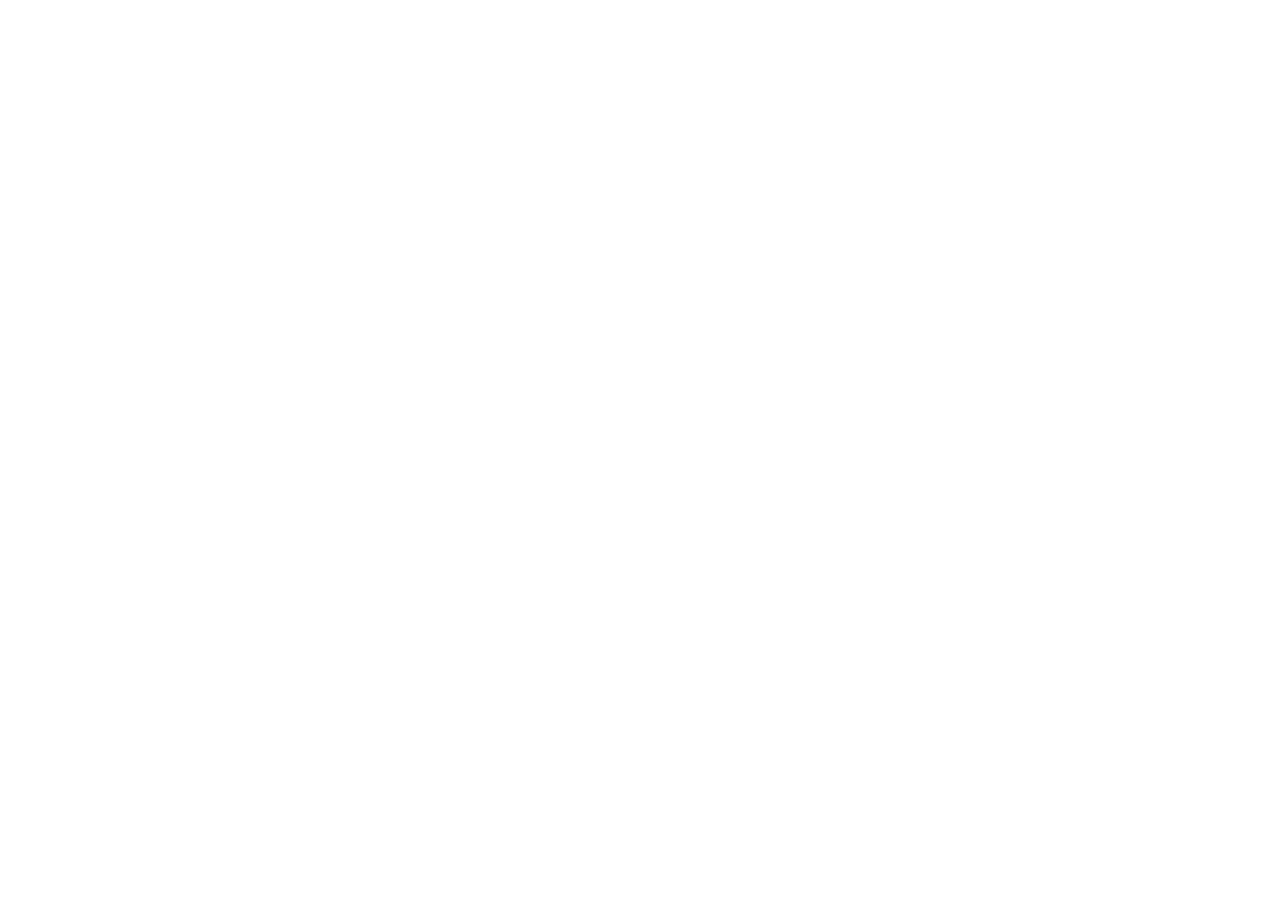
==== index.html @ f826bfd2 "Initial commit" ====
<!DOCTYPE html>
<html lang="en">
<head>
    <meta charset="UTF-8">
    <meta http-equiv="X-UA-Compatible" content="IE=edge">
    <meta name="viewport" content="width=device-width, initial-scale=1.0">
    <title>Project</title>
    <link rel="stylesheet" href="./css/normalize.css">
    <link rel="stylesheet" href="./css/main.css">
    <!-- <link rel="stylesheet" href="./css/main.min.css"> -->
</head>
<body>
    <!-- site header start -->
    <header class="site-header">
        <div class="container">

        </div>
    </header>
    <!-- site header finish -->
    
    <!-- site main start -->
    <main class="site-main">
        
        <!-- hero section start -->
        <section class="hero">
            <div class="container">

            </div>
        </section>
        <!-- hero section finish -->

    </main>
    <!-- site main finish -->
    
    <!-- site footer start -->
    <footer class="site-footer">
        <div class="container">

        </div>
    </footer>
    <!-- site footer finish -->

    <script src="./js/main.js"></script>
</body>
</html>
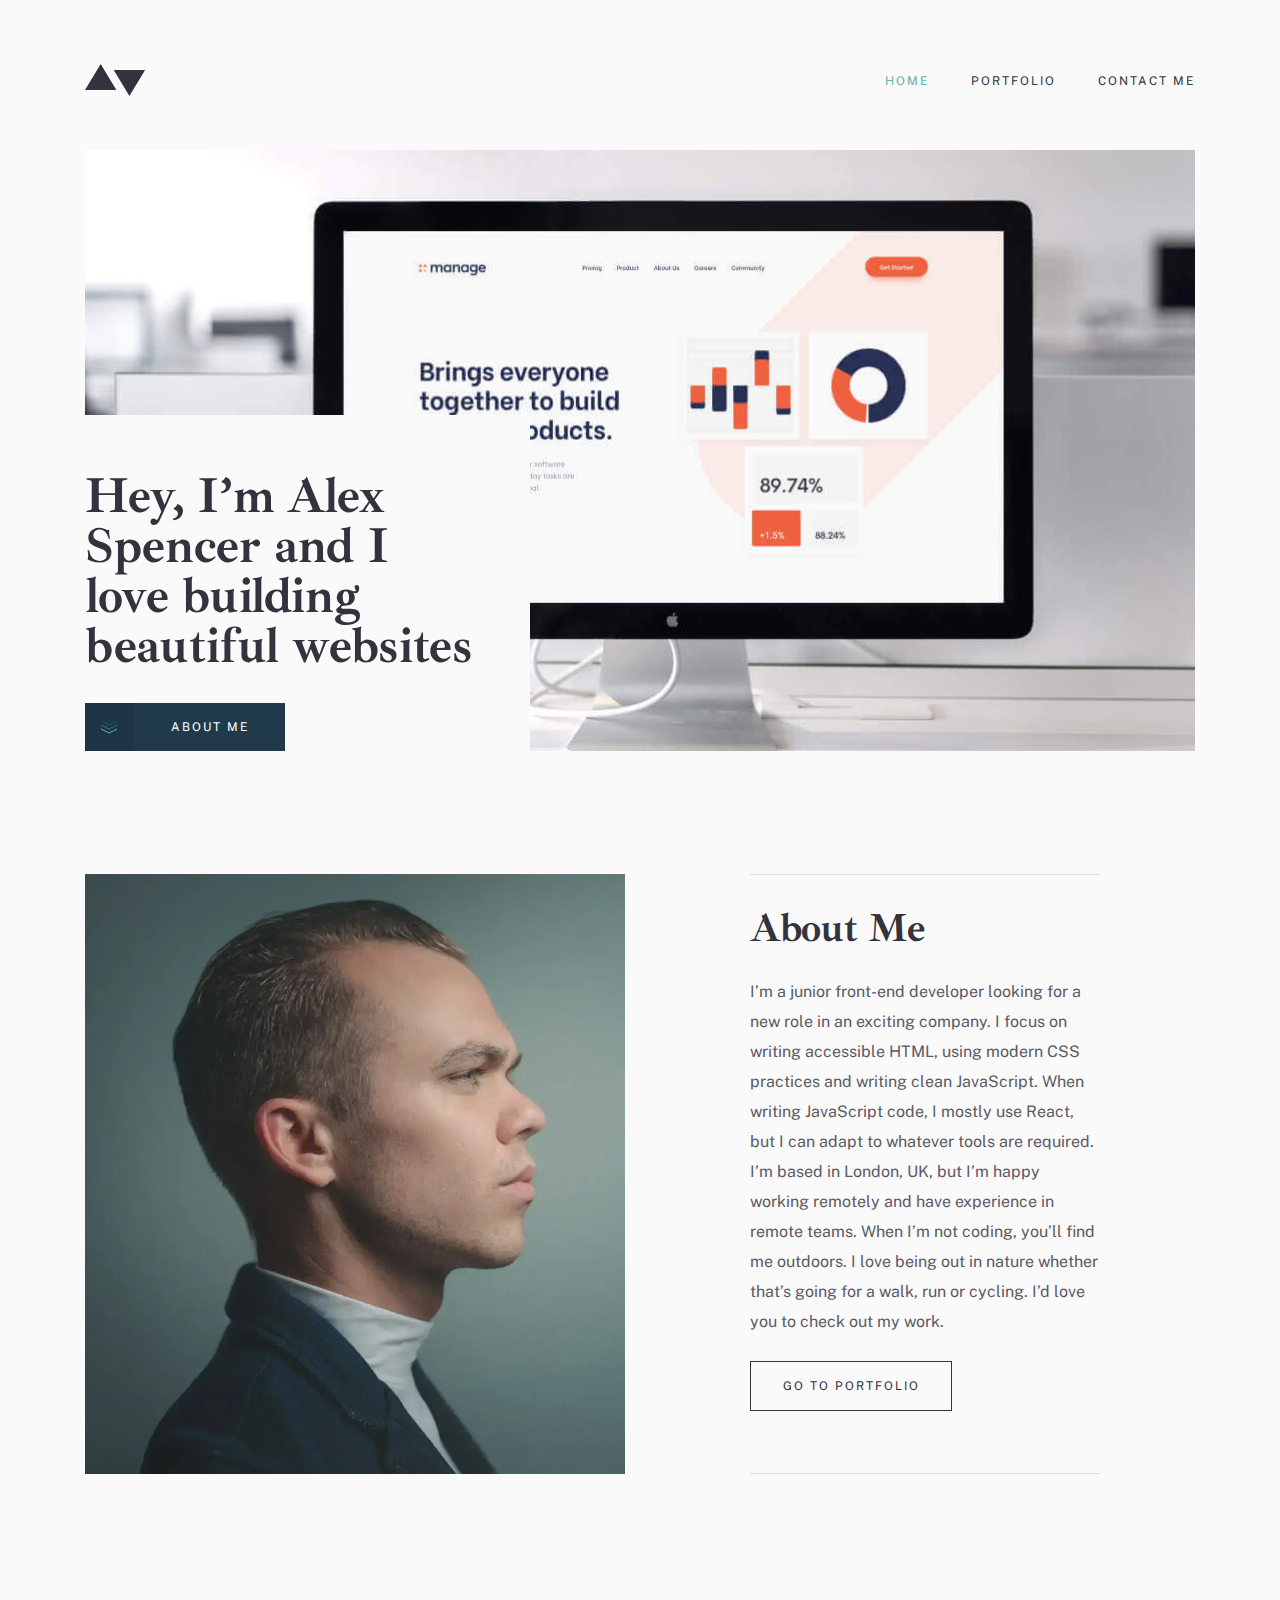
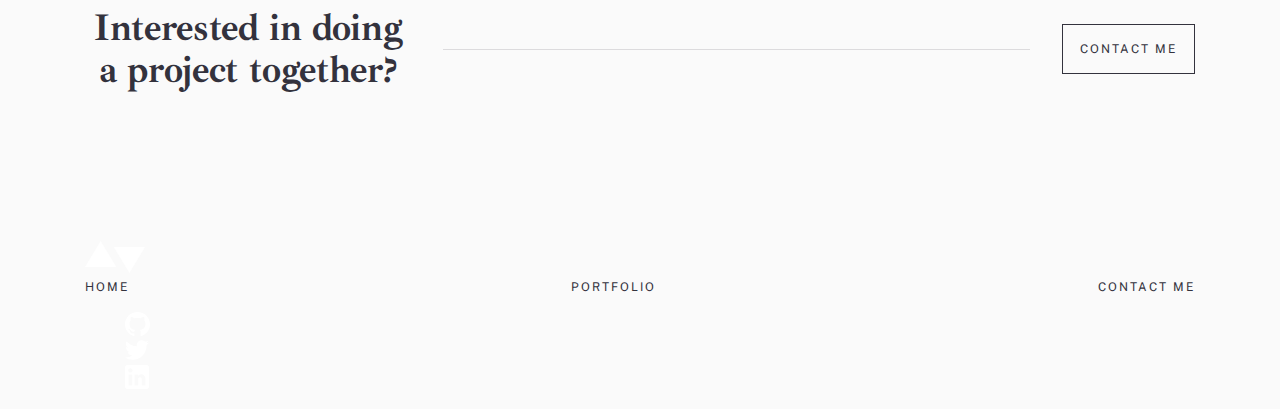
==== commit d2c40cdb: "add first page" ====
--- a/index.html
+++ b/index.html
@@ -4,16 +4,34 @@
     <meta charset="UTF-8">
     <meta http-equiv="X-UA-Compatible" content="IE=edge">
     <meta name="viewport" content="width=device-width, initial-scale=1.0">
-    <title>Project</title>
-    <link rel="stylesheet" href="./css/normalize.css">
+    <title>Portfolio</title>
+    
     <link rel="stylesheet" href="./css/main.css">
-    <!-- <link rel="stylesheet" href="./css/main.min.css"> -->
+    
 </head>
 <body>
     <!-- site header start -->
     <header class="site-header">
         <div class="container">
-
+            <div class="site-header__wrapper">
+                <a class="logo" href="./index.html">
+                    <svg width="61" height="32" fill="none" xmlns="http://www.w3.org/2000/svg"><path fill-rule="evenodd" clip-rule="evenodd" d="M31.347 26.122 15.673 0 0 26.122h31.347ZM60.082 5.878 44.408 32 28.735 5.878h31.347Z" fill="#33323D"/></svg>
+                </a>
+                <button class="site-header__burger"></button>
+                <nav class="sitenav">
+                    <ul class="sitenav__list">
+                        <li class="sitenav__item">
+                            <a class="sitenav__link sitenav__link--active" href="./index.html">home</a>
+                        </li>
+                        <li class="sitenav__item">
+                            <a class="sitenav__link" href="./portfolio.html">portfolio</a>
+                        </li>
+                        <li class="sitenav__item">
+                            <a class="sitenav__link" href="./contact.html">contact me</a>
+                        </li>
+                    </ul>
+                </nav>
+            </div>
         </div>
     </header>
     <!-- site header finish -->
@@ -24,22 +42,119 @@
         <!-- hero section start -->
         <section class="hero">
             <div class="container">
-
+                <div class="hero__wrapper">
+                    <div class="hero__inner">
+                        <h1 class="hero__title">Hey, I’m Alex Spencer and I love building beautiful websites</h1>
+                        <a class="hero__link" href="#about">ABOUT ME</a>
+                    </div>
+                </div>
             </div>
         </section>
         <!-- hero section finish -->
-
+        
+        <!-- about-me section start -->
+        <section class="about-me" id="about">
+            <div class="container">
+                <div class="about-me__wrapper">
+                    <div class="about-me__img-wrapper">
+                        <picture>
+                            <source 
+                            media="(max-width: 768px)"
+                            type="image/webp"
+                            srcset="./images/about-img-mobile-webP.webp 1x, ./images/about-img-mobile-webP@2x.webp 2x "
+                            >
+                            <source
+                            media="(max-width: 768px)"
+                            srcset="./images/about-img-mobile.jpg 1x, ./images/about-img-mobile@2x.jpg 2x"
+                            >
+                            <source 
+                            media="(max-width: 992px)"
+                            type="image/webp"
+                            srcset="./images/about-img-tablet-webP.webp 1x, ./images/about-img-tablet-webP@2x.webp 2x "
+                            >
+                            <source
+                            media="(max-width: 992px)"
+                            srcset="./images/about-img-tablet.jpg 1x, ./images/about-img-tablet@2x.jpg 2x"
+                            >
+                            <source 
+                            media="(max-width: 1400px)"
+                            type="image/webp"
+                            srcset="./images/about-img-desktop-webP.webp 1x, ./images/about-img-desktop-webP@2x.webp 2x "
+                            >
+                            <img class="about-me__img" src="./images/about-img-desktop.jpg"
+                            srcset="./images/about-img-desktop.jpg 1x, ./images/about-img-desktop@2x.jpg 2x"
+                            alt="commitment img">
+                        </picture>
+                    </div>
+                    <div class="about-me__inner">
+                        <h2 class="about-me__title">About Me</h2>
+                        <p class="about-me__desc">I’m a junior front-end developer looking for a new role in an exciting company. I focus on writing accessible HTML, using modern CSS practices and writing clean JavaScript. When writing JavaScript code, I mostly use React, but I can adapt to whatever tools are required. I’m based in London, UK, but I’m happy working remotely and have experience in remote teams. When I’m not coding, you’ll find me outdoors. I love being out in nature whether that’s going for a walk, run or cycling. I’d love you to check out my work.</p>
+                        <a class="about-me__link" href="./portfolio.html">go to portfolio</a>
+                    </div>
+                </div>
+            </div>
+        </section>
+        <!-- about-me section finish -->
+        
+        <!-- site-article section start -->
+        <section class="site-article">
+            <div class="container">
+                <div class="site-article__wrapper">
+                    <h2 class="site-article__title">Interested in doing a project together?</h2>
+                    <span class="site-article__line"></span>
+                    <a class="site-article__link" href="./contact.html">contact me</a>
+                </div>
+            </div>
+        </section>
+        <!-- site-article section finish -->
+        
     </main>
     <!-- site main finish -->
     
     <!-- site footer start -->
     <footer class="site-footer">
         <div class="container">
-
+            <div class="site-footer__wrapper">
+                <div class="site-footer__inner">
+                    <a class="logo" href="./index.html">
+                        <svg width="61" height="32" fill="none" xmlns="http://www.w3.org/2000/svg"><path fill-rule="evenodd" clip-rule="evenodd" d="M31.347 26.122 15.673 0 0 26.122h31.347ZM60.082 5.878 44.408 32 28.735 5.878h31.347Z" fill="#fff"/></svg>
+                    </a>
+                    <nav class="sitenav">
+                        <ul class="sitenav__list">
+                            <li class="sitenav__item">
+                                <a class="sitenav__link sitenav__link--color" href="./index.html">home</a>
+                            </li>
+                            <li class="sitenav__item">
+                                <a class="sitenav__link sitenav__link--color" href="./portfolio.html">portfolio</a>
+                            </li>
+                            <li class="sitenav__item">
+                                <a class="sitenav__link sitenav__link--color" href="./contact.html">contact me</a>
+                            </li>
+                        </ul>
+                    </nav>
+                </div>
+                <ul class="social">
+                    <li class="social__item">
+                        <a class="social__link" href="#">
+                            <svg width="25" height="24" fill="none" xmlns="http://www.w3.org/2000/svg"><path d="M12.5 0C5.594 0 0 5.51 0 12.305c0 5.437 3.581 10.048 8.547 11.674.625.116.854-.265.854-.592 0-.292-.01-1.066-.016-2.092-3.477.742-4.21-1.65-4.21-1.65-.569-1.42-1.39-1.8-1.39-1.8-1.133-.764.087-.748.087-.748 1.255.086 1.914 1.268 1.914 1.268 1.115 1.881 2.927 1.338 3.641 1.024.113-.797.434-1.338.792-1.646-2.776-.308-5.694-1.366-5.694-6.08 0-1.343.484-2.44 1.286-3.302-.14-.31-.562-1.562.11-3.256 0 0 1.047-.33 3.437 1.261 1-.273 2.063-.409 3.125-.415 1.063.006 2.125.142 3.125.415 2.375-1.591 3.422-1.261 3.422-1.261.672 1.694.25 2.945.125 3.256.797.861 1.281 1.959 1.281 3.302 0 4.727-2.921 5.767-5.703 6.07.438.369.844 1.123.844 2.276 0 1.647-.015 2.97-.015 3.37 0 .322.218.707.859.584 5-1.615 8.579-6.23 8.579-11.659C25 5.51 19.403 0 12.5 0Z" fill="#fff"/></svg>
+                        </a>
+                    </li>
+                    <li class="social__item">
+                        <a class="social__link" href="#">
+                            <svg width="24" height="20" fill="none" xmlns="http://www.w3.org/2000/svg"><path d="M24 2.557a9.83 9.83 0 0 1-2.828.775A4.932 4.932 0 0 0 23.337.608a9.864 9.864 0 0 1-3.127 1.195A4.916 4.916 0 0 0 16.616.248c-3.179 0-5.515 2.966-4.797 6.045A13.978 13.978 0 0 1 1.671 1.149a4.93 4.93 0 0 0 1.523 6.574 4.903 4.903 0 0 1-2.229-.616c-.054 2.281 1.581 4.415 3.949 4.89a4.935 4.935 0 0 1-2.224.084 4.928 4.928 0 0 0 4.6 3.419A9.9 9.9 0 0 1 0 17.54a13.94 13.94 0 0 0 7.548 2.212c9.142 0 14.307-7.721 13.995-14.646A10.025 10.025 0 0 0 24 2.557Z" fill="#fff"/></svg>
+                        </a>
+                    </li>
+                    <li class="social__item">
+                        <a class="social__link" href="#">
+                            <svg width="24" height="24" fill="none" xmlns="http://www.w3.org/2000/svg"><path fill-rule="evenodd" clip-rule="evenodd" d="M2.4 0h19.2C22.92 0 24 1.08 24 2.4v19.2c0 1.32-1.08 2.4-2.4 2.4H2.4C1.08 24 0 22.92 0 21.6V2.4C0 1.08 1.08 0 2.4 0Zm1.2 20.4h3.6V9.6H3.6v10.8ZM5.4 7.56c-1.2 0-2.16-.96-2.16-2.16 0-1.2.96-2.16 2.16-2.16 1.2 0 2.16.96 2.16 2.16 0 1.2-.96 2.16-2.16 2.16ZM16.8 20.4h3.6v-6.84c0-2.28-1.92-4.2-4.2-4.2-1.08 0-2.4.72-3 1.68V9.6H9.6v10.8h3.6v-6.36c0-.96.84-1.8 1.8-1.8.96 0 1.8.84 1.8 1.8v6.36Z" fill="#fff"/></svg>
+                        </a>
+                    </li>
+                </ul>
+            </div>
         </div>
     </footer>
     <!-- site footer finish -->
-
+    
     <script src="./js/main.js"></script>
 </body>
 </html>--- a/css/main.css
+++ b/css/main.css
@@ -0,0 +1,893 @@
+/* VARIABLES */
+:root {
+  --main-green: #5FB4A2;
+  --main-dark-blue: #203A4C;
+  --main-grayish-dark-blue: #33323D;
+  --main-light-grey: #EAEAEB;
+  --main-bg-color: #fafafa;
+  --main-red: #F43030;
+}
+
+/* MIXINS */
+html {
+  line-height: 1.15; /* 1 */
+  -webkit-text-size-adjust: 100%; /* 2 */
+}
+
+/* Sections
+   ========================================================================== */
+/**
+ * Remove the margin in all browsers.
+ */
+body {
+  margin: 0;
+}
+
+/**
+ * Render the `main` element consistently in IE.
+ */
+main {
+  display: block;
+}
+
+/**
+ * Correct the font size and margin on `h1` elements within `section` and
+ * `article` contexts in Chrome, Firefox, and Safari.
+ */
+h1 {
+  font-size: 2em;
+  margin: 0.67em 0;
+}
+
+/* Grouping content
+   ========================================================================== */
+/**
+ * 1. Add the correct box sizing in Firefox.
+ * 2. Show the overflow in Edge and IE.
+ */
+hr {
+  -webkit-box-sizing: content-box;
+          box-sizing: content-box; /* 1 */
+  height: 0; /* 1 */
+  overflow: visible; /* 2 */
+}
+
+/**
+ * 1. Correct the inheritance and scaling of font size in all browsers.
+ * 2. Correct the odd `em` font sizing in all browsers.
+ */
+pre {
+  font-family: monospace, monospace; /* 1 */
+  font-size: 1em; /* 2 */
+}
+
+/* Text-level semantics
+   ========================================================================== */
+/**
+ * Remove the gray background on active links in IE 10.
+ */
+a {
+  background-color: transparent;
+}
+
+/**
+ * 1. Remove the bottom border in Chrome 57-
+ * 2. Add the correct text decoration in Chrome, Edge, IE, Opera, and Safari.
+ */
+abbr[title] {
+  border-bottom: none; /* 1 */
+  text-decoration: underline; /* 2 */
+  -webkit-text-decoration: underline dotted;
+          text-decoration: underline dotted; /* 2 */
+}
+
+/**
+ * Add the correct font weight in Chrome, Edge, and Safari.
+ */
+b,
+strong {
+  font-weight: bolder;
+}
+
+/**
+ * 1. Correct the inheritance and scaling of font size in all browsers.
+ * 2. Correct the odd `em` font sizing in all browsers.
+ */
+code,
+kbd,
+samp {
+  font-family: monospace, monospace; /* 1 */
+  font-size: 1em; /* 2 */
+}
+
+/**
+ * Add the correct font size in all browsers.
+ */
+small {
+  font-size: 80%;
+}
+
+/**
+ * Prevent `sub` and `sup` elements from affecting the line height in
+ * all browsers.
+ */
+sub,
+sup {
+  font-size: 75%;
+  line-height: 0;
+  position: relative;
+  vertical-align: baseline;
+}
+
+sub {
+  bottom: -0.25em;
+}
+
+sup {
+  top: -0.5em;
+}
+
+/* Embedded content
+   ========================================================================== */
+/**
+ * Remove the border on images inside links in IE 10.
+ */
+img {
+  border-style: none;
+}
+
+/* Forms
+   ========================================================================== */
+/**
+ * 1. Change the font styles in all browsers.
+ * 2. Remove the margin in Firefox and Safari.
+ */
+button,
+input,
+optgroup,
+select,
+textarea {
+  font-family: inherit; /* 1 */
+  font-size: 100%; /* 1 */
+  line-height: 1.15; /* 1 */
+  margin: 0; /* 2 */
+}
+
+/**
+ * Show the overflow in IE.
+ * 1. Show the overflow in Edge.
+ */
+button,
+input { /* 1 */
+  overflow: visible;
+}
+
+/**
+ * Remove the inheritance of text transform in Edge, Firefox, and IE.
+ * 1. Remove the inheritance of text transform in Firefox.
+ */
+button,
+select { /* 1 */
+  text-transform: none;
+}
+
+/**
+ * Correct the inability to style clickable types in iOS and Safari.
+ */
+button,
+[type=button],
+[type=reset],
+[type=submit] {
+  -webkit-appearance: button;
+}
+
+/**
+ * Remove the inner border and padding in Firefox.
+ */
+button::-moz-focus-inner,
+[type=button]::-moz-focus-inner,
+[type=reset]::-moz-focus-inner,
+[type=submit]::-moz-focus-inner {
+  border-style: none;
+  padding: 0;
+}
+
+/**
+ * Restore the focus styles unset by the previous rule.
+ */
+button:-moz-focusring,
+[type=button]:-moz-focusring,
+[type=reset]:-moz-focusring,
+[type=submit]:-moz-focusring {
+  outline: 1px dotted ButtonText;
+}
+
+/**
+ * Correct the padding in Firefox.
+ */
+fieldset {
+  padding: 0.35em 0.75em 0.625em;
+}
+
+/**
+ * 1. Correct the text wrapping in Edge and IE.
+ * 2. Correct the color inheritance from `fieldset` elements in IE.
+ * 3. Remove the padding so developers are not caught out when they zero out
+ *    `fieldset` elements in all browsers.
+ */
+legend {
+  -webkit-box-sizing: border-box;
+          box-sizing: border-box; /* 1 */
+  color: inherit; /* 2 */
+  display: table; /* 1 */
+  max-width: 100%; /* 1 */
+  padding: 0; /* 3 */
+  white-space: normal; /* 1 */
+}
+
+/**
+ * Add the correct vertical alignment in Chrome, Firefox, and Opera.
+ */
+progress {
+  vertical-align: baseline;
+}
+
+/**
+ * Remove the default vertical scrollbar in IE 10+.
+ */
+textarea {
+  overflow: auto;
+}
+
+/**
+ * 1. Add the correct box sizing in IE 10.
+ * 2. Remove the padding in IE 10.
+ */
+[type=checkbox],
+[type=radio] {
+  -webkit-box-sizing: border-box;
+          box-sizing: border-box; /* 1 */
+  padding: 0; /* 2 */
+}
+
+/**
+ * Correct the cursor style of increment and decrement buttons in Chrome.
+ */
+[type=number]::-webkit-inner-spin-button,
+[type=number]::-webkit-outer-spin-button {
+  height: auto;
+}
+
+/**
+ * 1. Correct the odd appearance in Chrome and Safari.
+ * 2. Correct the outline style in Safari.
+ */
+[type=search] {
+  -webkit-appearance: textfield; /* 1 */
+  outline-offset: -2px; /* 2 */
+}
+
+/**
+ * Remove the inner padding in Chrome and Safari on macOS.
+ */
+[type=search]::-webkit-search-decoration {
+  -webkit-appearance: none;
+}
+
+/**
+ * 1. Correct the inability to style clickable types in iOS and Safari.
+ * 2. Change font properties to `inherit` in Safari.
+ */
+::-webkit-file-upload-button {
+  -webkit-appearance: button; /* 1 */
+  font: inherit; /* 2 */
+}
+
+/* Interactive
+   ========================================================================== */
+/*
+ * Add the correct display in Edge, IE 10+, and Firefox.
+ */
+details {
+  display: block;
+}
+
+/*
+ * Add the correct display in all browsers.
+ */
+summary {
+  display: list-item;
+}
+
+/* Misc
+   ========================================================================== */
+/**
+ * Add the correct display in IE 10+.
+ */
+template {
+  display: none;
+}
+
+/**
+ * Add the correct display in IE 10.
+ */
+[hidden] {
+  display: none;
+}
+
+/* public-sans-regular - latin */
+@font-face {
+  font-family: "Public Sans";
+  font-weight: 400;
+  font-display: swap;
+  src: url("../fonts/public-sans-v14-latin-regular.woff2") format("woff2"), url("../fonts/public-sans-v14-latin-regular.woff") format("woff"); /* Chrome 6+, Firefox 3.6+, IE 9+, Safari 5.1+ */
+}
+/* public-sans-500 - latin */
+@font-face {
+  font-family: "Public Sans";
+  font-weight: 500;
+  font-display: swap;
+  src: url("../fonts/public-sans-v14-latin-500.woff2") format("woff2"), url("../fonts/public-sans-v14-latin-500.woff") format("woff"); /* Chrome 6+, Firefox 3.6+, IE 9+, Safari 5.1+ */
+}
+/* public-sans-700 - latin */
+@font-face {
+  font-family: "Public Sans";
+  font-weight: 700;
+  font-display: swap;
+  src: url("../fonts/public-sans-v14-latin-700.woff2") format("woff2"), url("../fonts/public-sans-v14-latin-700.woff") format("woff"); /* Chrome 6+, Firefox 3.6+, IE 9+, Safari 5.1+ */
+}
+/* ibarra-real-nova-regular - latin */
+@font-face {
+  font-family: "Ibarra Real Nova";
+  font-weight: 400;
+  font-display: swap;
+  src: url("../fonts/ibarra-real-nova-v20-latin-regular.woff2") format("woff2"), url("../fonts/ibarra-real-nova-v20-latin-regular.woff") format("woff"); /* Chrome 6+, Firefox 3.6+, IE 9+, Safari 5.1+ */
+}
+/* ibarra-real-nova-700 - latin */
+@font-face {
+  font-family: "Ibarra Real Nova";
+  font-weight: 700;
+  font-display: swap;
+  src: url("../fonts/ibarra-real-nova-v20-latin-700.woff2") format("woff2"), url("../fonts/ibarra-real-nova-v20-latin-700.woff") format("woff"); /* Chrome 6+, Firefox 3.6+, IE 9+, Safari 5.1+ */
+}
+/* GENERAL */
+* {
+  -webkit-box-sizing: border-box;
+          box-sizing: border-box;
+  list-style: none;
+}
+
+*::before,
+*::after {
+  -webkit-box-sizing: inherit;
+          box-sizing: inherit;
+}
+
+html {
+  height: 100%;
+  -webkit-box-sizing: border-box;
+          box-sizing: border-box;
+  scroll-behavior: smooth;
+}
+
+img,
+svg {
+  display: block;
+  height: auto;
+}
+
+a {
+  display: inline-block;
+  text-decoration: none;
+}
+
+body {
+  display: -webkit-box;
+  display: -ms-flexbox;
+  display: flex;
+  -webkit-box-orient: vertical;
+  -webkit-box-direction: normal;
+      -ms-flex-direction: column;
+          flex-direction: column;
+  height: 100%;
+  margin: 0;
+  padding: 0;
+  font-family: "Public Sans", "Arial", sans-serif;
+  font-weight: 400;
+  background-color: var(--main-bg-color);
+  overflow-x: hidden;
+}
+
+/* STICKY-FOOTER */
+.site-main {
+  -webkit-box-flex: 1;
+      -ms-flex-positive: 1;
+          flex-grow: 1;
+}
+
+/* VISUALLY-HIDDEN */
+.visually-hidden {
+  position: absolute;
+  width: 1px;
+  height: 1px;
+  margin: -1px;
+  padding: 0;
+  border: 0;
+  white-space: nowrap;
+  -webkit-clip-path: inset(100%);
+          clip-path: inset(100%);
+  clip: rect(0 0 0 0);
+  overflow: hidden;
+}
+
+/* CONTAINER */
+.container {
+  width: 100%;
+  max-width: 1150px;
+  margin-right: auto;
+  margin-left: auto;
+  padding-right: 32px;
+  padding-left: 32px;
+}
+
+.site-header {
+  padding-top: 32px;
+  padding-bottom: 40px;
+}
+
+.site-header__wrapper {
+  display: -webkit-box;
+  display: -ms-flexbox;
+  display: flex;
+  -webkit-box-pack: justify;
+      -ms-flex-pack: justify;
+          justify-content: space-between;
+  -webkit-box-align: center;
+      -ms-flex-align: center;
+          align-items: center;
+  -webkit-box-orient: horizontal;
+  -webkit-box-direction: normal;
+      -ms-flex-direction: row;
+          flex-direction: row;
+}
+
+.site-header__burger {
+  width: 24px;
+  height: 13px;
+  background-color: transparent;
+  border: 0;
+  background-image: url("../../images/header-open-btn.svg");
+  background-repeat: no-repeat;
+  background-position: center;
+}
+
+.site-header__burger--close {
+  width: 18px;
+  height: 19px;
+  background-image: url("../../images/header-close-btn.svg");
+}
+
+.sitenav {
+  position: absolute;
+  z-index: 1;
+  top: 88px;
+  right: 32px;
+  display: none;
+  width: 223px;
+  background-color: var(--main-grayish-dark-blue);
+}
+
+.sitenav__list {
+  margin: 0;
+  padding-left: 0;
+  list-style: none;
+  padding: 40px 20px;
+}
+
+.sitenav__item {
+  text-align: center;
+}
+
+.sitenav__item:not(:last-child) {
+  margin-bottom: 32px;
+}
+
+.sitenav__link {
+  white-space: nowrap;
+  font-size: 12px;
+  line-height: 14px;
+  text-align: center;
+  letter-spacing: 2px;
+  text-transform: uppercase;
+  color: #FFFFFF;
+}
+
+.sitenav--active {
+  display: block;
+}
+
+.body-overflow {
+  overflow: hidden;
+}
+
+@media only screen and (min-width: 650px) {
+  .body-overflow {
+    overflow-y: scroll;
+  }
+  .site-header {
+    padding-top: 64px;
+    padding-bottom: 47px;
+  }
+  .container {
+    padding-right: 40px;
+    padding-left: 40px;
+  }
+  .site-header__burger {
+    display: none;
+  }
+  .sitenav {
+    position: static;
+    display: block;
+    width: auto;
+    background-color: transparent;
+  }
+  .sitenav__list {
+    margin: 0;
+    padding-left: 0;
+    list-style: none;
+    padding: 0;
+    display: -webkit-box;
+    display: -ms-flexbox;
+    display: flex;
+    -webkit-box-pack: justify;
+        -ms-flex-pack: justify;
+            justify-content: space-between;
+    -webkit-box-align: center;
+        -ms-flex-align: center;
+            align-items: center;
+    -webkit-box-orient: horizontal;
+    -webkit-box-direction: normal;
+        -ms-flex-direction: row;
+            flex-direction: row;
+  }
+  .sitenav__item:not(:last-child) {
+    margin-bottom: 0;
+    margin-right: 42px;
+  }
+  .sitenav__link {
+    color: var(--main-grayish-dark-blue);
+  }
+  .sitenav__link--active {
+    color: var(--main-green);
+  }
+}
+@media only screen and (min-width: 768px) {
+  .site-header {
+    padding-bottom: 54px;
+  }
+  .container {
+    padding-right: 20px;
+    padding-left: 20px;
+  }
+}
+.hero {
+  padding-bottom: 48px;
+}
+
+.hero__wrapper {
+  position: relative;
+  background-image: url("../../images/hero-bg-img-mobile.jpg");
+  background-repeat: no-repeat;
+  background-position: center top;
+  background-size: contain;
+  padding-top: 259px;
+}
+
+.hero__inner {
+  padding-top: 9px;
+  background-color: #fafafa;
+}
+
+.hero__title {
+  font-family: "Ibarra Real Nova";
+  font-weight: 700;
+  font-size: 32px;
+  line-height: 42px;
+  margin-top: 0;
+  margin-bottom: 32px;
+  letter-spacing: -0.357143px;
+  color: #33323D;
+}
+
+.hero__link {
+  display: -webkit-box;
+  display: -ms-flexbox;
+  display: flex;
+  -webkit-box-align: center;
+      -ms-flex-align: center;
+          align-items: center;
+  max-width: 200px;
+  font-size: 12px;
+  line-height: 14px;
+  text-align: start;
+  letter-spacing: 2px;
+  text-transform: uppercase;
+  color: #FFFFFF;
+  background-color: var(--main-dark-blue);
+  -webkit-transition: 0.5s background ease;
+  transition: 0.5s background ease;
+}
+.hero__link::before {
+  display: inline-block;
+  width: 48px;
+  height: 48px;
+  content: "";
+  margin-right: 38px;
+  background-image: url("../../images/links-arrow.svg");
+  background-repeat: no-repeat;
+  background-position: center;
+  background-color: rgba(0, 0, 0, 0.1);
+}
+
+.hero__link:hover {
+  background-color: var(--main-green);
+}
+
+.hero__link:hover::before {
+  background-image: url("../../images/link-arrow-white.svg");
+}
+
+@media only screen and (-webkit-min-device-pixel-ratio: 2), only screen and (min-device-pixel-ratio: 2), only screen and (min-resolution: 192dpi), only screen and (min-resolution: 2dppx) {
+  .hero__wrapper {
+    background-image: url("../../images/hero-bg-img-mobile@2x.jpg");
+    background-size: contain;
+  }
+}
+@media only screen and (min-width: 416px) {
+  .hero__wrapper {
+    background-size: 378px 263px;
+  }
+}
+@media only screen and (min-width: 436px) {
+  .hero__wrapper {
+    background-size: 390px 263px;
+  }
+}
+@media only screen and (min-width: 465px) {
+  .hero__wrapper {
+    background-size: 402px 256px;
+  }
+}
+@media only screen and (min-width: 519px) {
+  .hero__wrapper {
+    background-size: 454px 272px;
+  }
+}
+@media only screen and (min-width: 570px) {
+  .hero__wrapper {
+    background-size: 503px 303px;
+    padding-top: 308px;
+  }
+}
+@media only screen and (min-width: 600px) {
+  .hero__wrapper {
+    background-size: 591px 342px;
+    padding-top: 345px;
+  }
+}
+@media only screen and (min-width: 650px) {
+  .hero__wrapper {
+    background-image: url("../../images/hero-bg-img-tablet.jpg");
+    background-position: center;
+    background-size: cover;
+    padding-top: 322px;
+    padding-bottom: 265px;
+  }
+  .hero__inner {
+    position: absolute;
+    bottom: 0;
+    left: 0;
+    max-width: 514px;
+    padding-top: 56px;
+    padding-right: 56px;
+  }
+}
+@media only screen and (min-width: 650px) and (-webkit-min-device-pixel-ratio: 2), only screen and (min-width: 650px) and (min-device-pixel-ratio: 2), only screen and (min-width: 650px) and (min-resolution: 192dpi), only screen and (min-width: 650px) and (min-resolution: 2dppx) {
+  .hero__wrapper {
+    background-image: url("../../images/hero-bg-img-tablet@2x.jpg");
+  }
+}
+@media only screen and (min-width: 768px) {
+  .hero {
+    padding-bottom: 75px;
+  }
+  .hero__wrapper {
+    background-image: url("../../images/hero-bg-img.jpg");
+    padding-top: 336px;
+  }
+  .hero__inner {
+    max-width: 445px;
+    padding-right: 55px;
+  }
+  .hero__title {
+    font-size: 50px;
+    line-height: 50px;
+  }
+}
+@media only screen and (min-width: 768px) and (-webkit-min-device-pixel-ratio: 2), only screen and (min-width: 768px) and (min-device-pixel-ratio: 2), only screen and (min-width: 768px) and (min-resolution: 192dpi), only screen and (min-width: 768px) and (min-resolution: 2dppx) {
+  .hero__wrapper {
+    background-image: url("../../images/hero-bg-img@2x.jpg");
+  }
+}
+.about-me {
+  padding-top: 48px;
+  padding-bottom: 58px;
+}
+
+.about-me__img-wrapper {
+  width: 100%;
+  margin-bottom: 32px;
+}
+
+.about-me__img {
+  width: 100%;
+  max-width: 311px;
+  height: 346px;
+  margin: 0 auto;
+}
+
+.about-me__inner {
+  padding-top: 32px;
+  padding-bottom: 51px;
+  border-top: 1px solid rgba(51, 50, 61, 0.1490196078);
+  border-bottom: 1px solid rgba(51, 50, 61, 0.1490196078);
+}
+
+.about-me__title {
+  font-family: "Ibarra Real Nova";
+  font-style: normal;
+  font-weight: 700;
+  font-size: 40px;
+  margin-top: 0;
+  margin-bottom: 28px;
+  line-height: 42px;
+  letter-spacing: -0.357143px;
+  color: #33323D;
+}
+
+.about-me__desc {
+  font-size: 16px;
+  line-height: 30px;
+  margin-top: 0;
+  margin-bottom: 24px;
+  color: #33323D;
+  mix-blend-mode: normal;
+  opacity: 0.8;
+}
+
+.about-me__link {
+  width: 202px;
+  font-size: 12px;
+  line-height: 14px;
+  padding: 17px;
+  text-align: center;
+  letter-spacing: 2px;
+  text-transform: uppercase;
+  color: #33323D;
+  border: 1px solid #33323D;
+}
+
+.about-me__link:hover {
+  color: #fafafa;
+  background-color: var(--main-grayish-dark-blue);
+}
+
+@media only screen and (min-width: 768px) {
+  .about-me__img-wrapper {
+    margin-right: 69px;
+    margin-bottom: 0;
+  }
+  .about-me__wrapper {
+    display: -webkit-box;
+    display: -ms-flexbox;
+    display: flex;
+    max-width: 1015px;
+  }
+  .about-me__img {
+    width: 100%;
+    height: 600px;
+    max-width: 540px;
+    margin: 0;
+  }
+  .about-me__inner {
+    width: 771px;
+  }
+}
+@media only screen and (min-width: 992px) {
+  .about-me {
+    padding-bottom: 75px;
+  }
+  .about-me__inner {
+    max-width: 350px;
+  }
+}
+.site-article {
+  padding-top: 58px;
+  padding-bottom: 80px;
+}
+
+.site-article__title {
+  font-family: "Ibarra Real Nova";
+  font-style: normal;
+  font-weight: 700;
+  font-size: 38px;
+  line-height: 42px;
+  margin-top: 0;
+  margin-bottom: 40px;
+  text-align: center;
+  letter-spacing: -0.357143px;
+  color: #33323D;
+}
+
+.site-article__line {
+  display: none;
+}
+
+.site-article__link {
+  display: block;
+  width: 162px;
+  height: 50%;
+  font-size: 12px;
+  line-height: 14px;
+  margin: 0 auto;
+  padding: 17px;
+  text-align: center;
+  letter-spacing: 2px;
+  text-transform: uppercase;
+  color: #33323D;
+  border: 1px solid #33323D;
+}
+
+.site-article__link:hover {
+  color: #fafafa;
+  background-color: var(--main-grayish-dark-blue);
+}
+
+@media only screen and (min-width: 768px) {
+  .site-article {
+    padding-bottom: 96px;
+  }
+  .site-article__wrapper {
+    display: -webkit-box;
+    display: -ms-flexbox;
+    display: flex;
+    -webkit-box-align: center;
+        -ms-flex-align: center;
+            align-items: center;
+    -webkit-box-pack: justify;
+        -ms-flex-pack: justify;
+            justify-content: space-between;
+  }
+  .site-article__title {
+    max-width: 350px;
+    margin-bottom: 0;
+  }
+  .site-article__line {
+    display: block;
+    width: 100%;
+    max-width: 3000px;
+    height: 1px;
+    margin: 0 32px;
+    background-color: #33323D;
+    opacity: 0.15;
+  }
+  .site-article__link {
+    margin: 0;
+    white-space: nowrap;
+  }
+}
+@media only screen and (min-width: 1111px) {
+  .site-article {
+    padding-bottom: 150px;
+  }
+}/*# sourceMappingURL=main.css.map */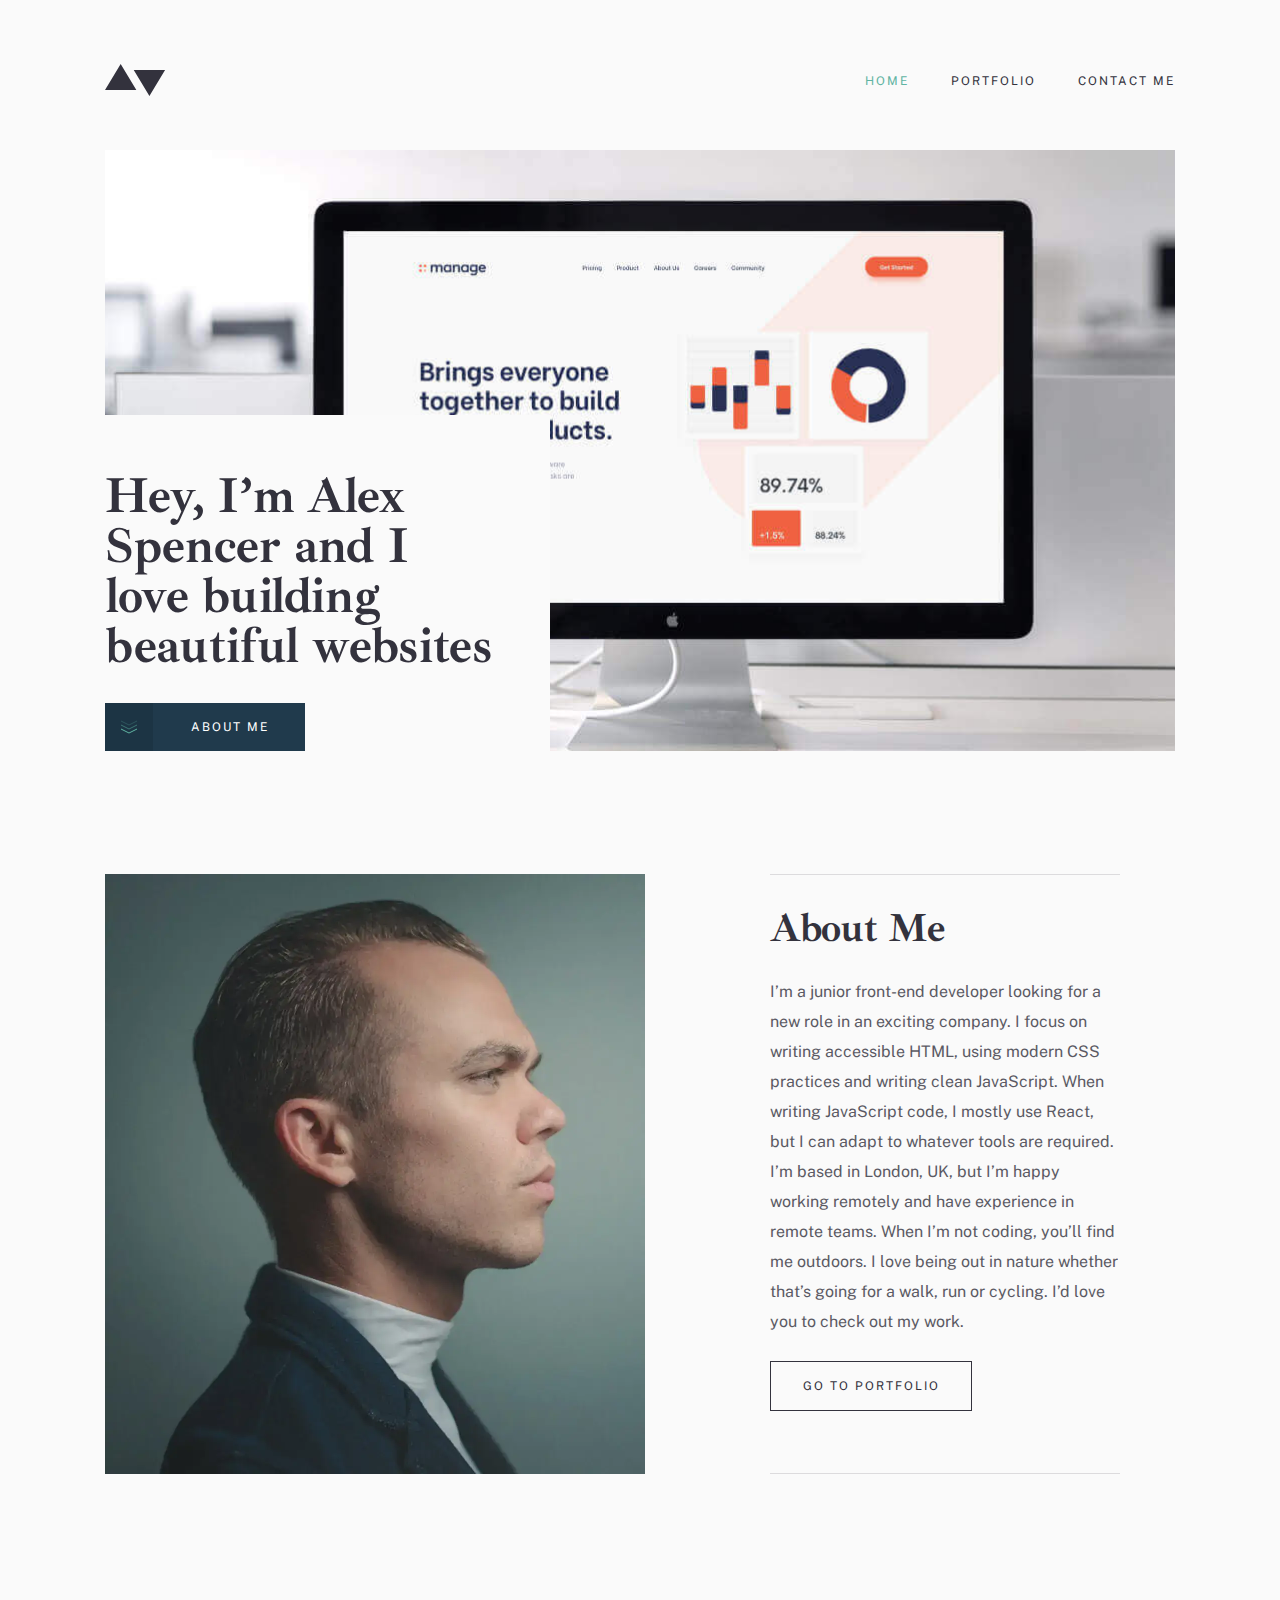
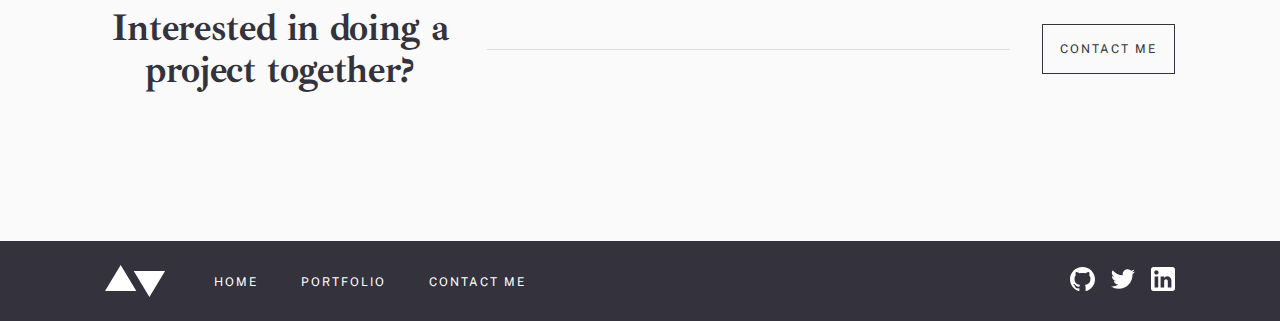
==== commit 4267b4ff: "site finish" ====
--- a/index.html
+++ b/index.html
@@ -5,13 +5,12 @@
     <meta http-equiv="X-UA-Compatible" content="IE=edge">
     <meta name="viewport" content="width=device-width, initial-scale=1.0">
     <title>Portfolio</title>
-    
     <link rel="stylesheet" href="./css/main.css">
-    
 </head>
 <body>
+    
     <!-- site header start -->
-    <header class="site-header">
+    <header class="site-header site-header--active">
         <div class="container">
             <div class="site-header__wrapper">
                 <a class="logo" href="./index.html">
@@ -116,36 +115,36 @@
         <div class="container">
             <div class="site-footer__wrapper">
                 <div class="site-footer__inner">
-                    <a class="logo" href="./index.html">
+                    <a class="site-footer__logo" href="./index.html">
                         <svg width="61" height="32" fill="none" xmlns="http://www.w3.org/2000/svg"><path fill-rule="evenodd" clip-rule="evenodd" d="M31.347 26.122 15.673 0 0 26.122h31.347ZM60.082 5.878 44.408 32 28.735 5.878h31.347Z" fill="#fff"/></svg>
                     </a>
-                    <nav class="sitenav">
-                        <ul class="sitenav__list">
-                            <li class="sitenav__item">
-                                <a class="sitenav__link sitenav__link--color" href="./index.html">home</a>
+                    <nav class="site-footer-nav">
+                        <ul class="site-footer-nav__list">
+                            <li class="site-footer-nav__item">
+                                <a class="site-footer-nav__link" href="./index.html">home</a>
                             </li>
-                            <li class="sitenav__item">
-                                <a class="sitenav__link sitenav__link--color" href="./portfolio.html">portfolio</a>
+                            <li class="site-footer-nav__item">
+                                <a class="site-footer-nav__link" href="./portfolio.html">portfolio</a>
                             </li>
-                            <li class="sitenav__item">
-                                <a class="sitenav__link sitenav__link--color" href="./contact.html">contact me</a>
+                            <li class="site-footer-nav__item">
+                                <a class="site-footer-nav__link" href="./contact.html">contact me</a>
                             </li>
                         </ul>
                     </nav>
                 </div>
                 <ul class="social">
                     <li class="social__item">
-                        <a class="social__link" href="#">
+                        <a class="social__link" href="#" target="blank">
                             <svg width="25" height="24" fill="none" xmlns="http://www.w3.org/2000/svg"><path d="M12.5 0C5.594 0 0 5.51 0 12.305c0 5.437 3.581 10.048 8.547 11.674.625.116.854-.265.854-.592 0-.292-.01-1.066-.016-2.092-3.477.742-4.21-1.65-4.21-1.65-.569-1.42-1.39-1.8-1.39-1.8-1.133-.764.087-.748.087-.748 1.255.086 1.914 1.268 1.914 1.268 1.115 1.881 2.927 1.338 3.641 1.024.113-.797.434-1.338.792-1.646-2.776-.308-5.694-1.366-5.694-6.08 0-1.343.484-2.44 1.286-3.302-.14-.31-.562-1.562.11-3.256 0 0 1.047-.33 3.437 1.261 1-.273 2.063-.409 3.125-.415 1.063.006 2.125.142 3.125.415 2.375-1.591 3.422-1.261 3.422-1.261.672 1.694.25 2.945.125 3.256.797.861 1.281 1.959 1.281 3.302 0 4.727-2.921 5.767-5.703 6.07.438.369.844 1.123.844 2.276 0 1.647-.015 2.97-.015 3.37 0 .322.218.707.859.584 5-1.615 8.579-6.23 8.579-11.659C25 5.51 19.403 0 12.5 0Z" fill="#fff"/></svg>
                         </a>
                     </li>
                     <li class="social__item">
-                        <a class="social__link" href="#">
+                        <a class="social__link" href="#" target="blank">
                             <svg width="24" height="20" fill="none" xmlns="http://www.w3.org/2000/svg"><path d="M24 2.557a9.83 9.83 0 0 1-2.828.775A4.932 4.932 0 0 0 23.337.608a9.864 9.864 0 0 1-3.127 1.195A4.916 4.916 0 0 0 16.616.248c-3.179 0-5.515 2.966-4.797 6.045A13.978 13.978 0 0 1 1.671 1.149a4.93 4.93 0 0 0 1.523 6.574 4.903 4.903 0 0 1-2.229-.616c-.054 2.281 1.581 4.415 3.949 4.89a4.935 4.935 0 0 1-2.224.084 4.928 4.928 0 0 0 4.6 3.419A9.9 9.9 0 0 1 0 17.54a13.94 13.94 0 0 0 7.548 2.212c9.142 0 14.307-7.721 13.995-14.646A10.025 10.025 0 0 0 24 2.557Z" fill="#fff"/></svg>
                         </a>
                     </li>
                     <li class="social__item">
-                        <a class="social__link" href="#">
+                        <a class="social__link" href="#" target="blank">
                             <svg width="24" height="24" fill="none" xmlns="http://www.w3.org/2000/svg"><path fill-rule="evenodd" clip-rule="evenodd" d="M2.4 0h19.2C22.92 0 24 1.08 24 2.4v19.2c0 1.32-1.08 2.4-2.4 2.4H2.4C1.08 24 0 22.92 0 21.6V2.4C0 1.08 1.08 0 2.4 0Zm1.2 20.4h3.6V9.6H3.6v10.8ZM5.4 7.56c-1.2 0-2.16-.96-2.16-2.16 0-1.2.96-2.16 2.16-2.16 1.2 0 2.16.96 2.16 2.16 0 1.2-.96 2.16-2.16 2.16ZM16.8 20.4h3.6v-6.84c0-2.28-1.92-4.2-4.2-4.2-1.08 0-2.4.72-3 1.68V9.6H9.6v10.8h3.6v-6.36c0-.96.84-1.8 1.8-1.8.96 0 1.8.84 1.8 1.8v6.36Z" fill="#fff"/></svg>
                         </a>
                     </li>
--- a/css/main.css
+++ b/css/main.css
@@ -15,36 +15,36 @@
 }
 
 /* Sections
-   ========================================================================== */
-/**
- * Remove the margin in all browsers.
- */
+========================================================================== */
+/**
+* Remove the margin in all browsers.
+*/
 body {
   margin: 0;
 }
 
 /**
- * Render the `main` element consistently in IE.
- */
+* Render the `main` element consistently in IE.
+*/
 main {
   display: block;
 }
 
 /**
- * Correct the font size and margin on `h1` elements within `section` and
- * `article` contexts in Chrome, Firefox, and Safari.
- */
+* Correct the font size and margin on `h1` elements within `section` and
+* `article` contexts in Chrome, Firefox, and Safari.
+*/
 h1 {
   font-size: 2em;
   margin: 0.67em 0;
 }
 
 /* Grouping content
-   ========================================================================== */
-/**
- * 1. Add the correct box sizing in Firefox.
- * 2. Show the overflow in Edge and IE.
- */
+========================================================================== */
+/**
+* 1. Add the correct box sizing in Firefox.
+* 2. Show the overflow in Edge and IE.
+*/
 hr {
   -webkit-box-sizing: content-box;
           box-sizing: content-box; /* 1 */
@@ -53,27 +53,27 @@
 }
 
 /**
- * 1. Correct the inheritance and scaling of font size in all browsers.
- * 2. Correct the odd `em` font sizing in all browsers.
- */
+* 1. Correct the inheritance and scaling of font size in all browsers.
+* 2. Correct the odd `em` font sizing in all browsers.
+*/
 pre {
   font-family: monospace, monospace; /* 1 */
   font-size: 1em; /* 2 */
 }
 
 /* Text-level semantics
-   ========================================================================== */
-/**
- * Remove the gray background on active links in IE 10.
- */
+========================================================================== */
+/**
+* Remove the gray background on active links in IE 10.
+*/
 a {
   background-color: transparent;
 }
 
 /**
- * 1. Remove the bottom border in Chrome 57-
- * 2. Add the correct text decoration in Chrome, Edge, IE, Opera, and Safari.
- */
+* 1. Remove the bottom border in Chrome 57-
+* 2. Add the correct text decoration in Chrome, Edge, IE, Opera, and Safari.
+*/
 abbr[title] {
   border-bottom: none; /* 1 */
   text-decoration: underline; /* 2 */
@@ -82,17 +82,17 @@
 }
 
 /**
- * Add the correct font weight in Chrome, Edge, and Safari.
- */
+* Add the correct font weight in Chrome, Edge, and Safari.
+*/
 b,
 strong {
   font-weight: bolder;
 }
 
 /**
- * 1. Correct the inheritance and scaling of font size in all browsers.
- * 2. Correct the odd `em` font sizing in all browsers.
- */
+* 1. Correct the inheritance and scaling of font size in all browsers.
+* 2. Correct the odd `em` font sizing in all browsers.
+*/
 code,
 kbd,
 samp {
@@ -101,16 +101,16 @@
 }
 
 /**
- * Add the correct font size in all browsers.
- */
+* Add the correct font size in all browsers.
+*/
 small {
   font-size: 80%;
 }
 
 /**
- * Prevent `sub` and `sup` elements from affecting the line height in
- * all browsers.
- */
+* Prevent `sub` and `sup` elements from affecting the line height in
+* all browsers.
+*/
 sub,
 sup {
   font-size: 75%;
@@ -128,20 +128,20 @@
 }
 
 /* Embedded content
-   ========================================================================== */
-/**
- * Remove the border on images inside links in IE 10.
- */
+========================================================================== */
+/**
+* Remove the border on images inside links in IE 10.
+*/
 img {
   border-style: none;
 }
 
 /* Forms
-   ========================================================================== */
-/**
- * 1. Change the font styles in all browsers.
- * 2. Remove the margin in Firefox and Safari.
- */
+========================================================================== */
+/**
+* 1. Change the font styles in all browsers.
+* 2. Remove the margin in Firefox and Safari.
+*/
 button,
 input,
 optgroup,
@@ -154,26 +154,26 @@
 }
 
 /**
- * Show the overflow in IE.
- * 1. Show the overflow in Edge.
- */
+* Show the overflow in IE.
+* 1. Show the overflow in Edge.
+*/
 button,
 input { /* 1 */
   overflow: visible;
 }
 
 /**
- * Remove the inheritance of text transform in Edge, Firefox, and IE.
- * 1. Remove the inheritance of text transform in Firefox.
- */
+* Remove the inheritance of text transform in Edge, Firefox, and IE.
+* 1. Remove the inheritance of text transform in Firefox.
+*/
 button,
 select { /* 1 */
   text-transform: none;
 }
 
 /**
- * Correct the inability to style clickable types in iOS and Safari.
- */
+* Correct the inability to style clickable types in iOS and Safari.
+*/
 button,
 [type=button],
 [type=reset],
@@ -182,8 +182,8 @@
 }
 
 /**
- * Remove the inner border and padding in Firefox.
- */
+* Remove the inner border and padding in Firefox.
+*/
 button::-moz-focus-inner,
 [type=button]::-moz-focus-inner,
 [type=reset]::-moz-focus-inner,
@@ -193,8 +193,8 @@
 }
 
 /**
- * Restore the focus styles unset by the previous rule.
- */
+* Restore the focus styles unset by the previous rule.
+*/
 button:-moz-focusring,
 [type=button]:-moz-focusring,
 [type=reset]:-moz-focusring,
@@ -203,18 +203,18 @@
 }
 
 /**
- * Correct the padding in Firefox.
- */
+* Correct the padding in Firefox.
+*/
 fieldset {
   padding: 0.35em 0.75em 0.625em;
 }
 
 /**
- * 1. Correct the text wrapping in Edge and IE.
- * 2. Correct the color inheritance from `fieldset` elements in IE.
- * 3. Remove the padding so developers are not caught out when they zero out
- *    `fieldset` elements in all browsers.
- */
+* 1. Correct the text wrapping in Edge and IE.
+* 2. Correct the color inheritance from `fieldset` elements in IE.
+* 3. Remove the padding so developers are not caught out when they zero out
+*    `fieldset` elements in all browsers.
+*/
 legend {
   -webkit-box-sizing: border-box;
           box-sizing: border-box; /* 1 */
@@ -226,23 +226,23 @@
 }
 
 /**
- * Add the correct vertical alignment in Chrome, Firefox, and Opera.
- */
+* Add the correct vertical alignment in Chrome, Firefox, and Opera.
+*/
 progress {
   vertical-align: baseline;
 }
 
 /**
- * Remove the default vertical scrollbar in IE 10+.
- */
+* Remove the default vertical scrollbar in IE 10+.
+*/
 textarea {
   overflow: auto;
 }
 
 /**
- * 1. Add the correct box sizing in IE 10.
- * 2. Remove the padding in IE 10.
- */
+* 1. Add the correct box sizing in IE 10.
+* 2. Remove the padding in IE 10.
+*/
 [type=checkbox],
 [type=radio] {
   -webkit-box-sizing: border-box;
@@ -251,66 +251,66 @@
 }
 
 /**
- * Correct the cursor style of increment and decrement buttons in Chrome.
- */
+* Correct the cursor style of increment and decrement buttons in Chrome.
+*/
 [type=number]::-webkit-inner-spin-button,
 [type=number]::-webkit-outer-spin-button {
   height: auto;
 }
 
 /**
- * 1. Correct the odd appearance in Chrome and Safari.
- * 2. Correct the outline style in Safari.
- */
+* 1. Correct the odd appearance in Chrome and Safari.
+* 2. Correct the outline style in Safari.
+*/
 [type=search] {
   -webkit-appearance: textfield; /* 1 */
   outline-offset: -2px; /* 2 */
 }
 
 /**
- * Remove the inner padding in Chrome and Safari on macOS.
- */
+* Remove the inner padding in Chrome and Safari on macOS.
+*/
 [type=search]::-webkit-search-decoration {
   -webkit-appearance: none;
 }
 
 /**
- * 1. Correct the inability to style clickable types in iOS and Safari.
- * 2. Change font properties to `inherit` in Safari.
- */
+* 1. Correct the inability to style clickable types in iOS and Safari.
+* 2. Change font properties to `inherit` in Safari.
+*/
 ::-webkit-file-upload-button {
   -webkit-appearance: button; /* 1 */
   font: inherit; /* 2 */
 }
 
 /* Interactive
-   ========================================================================== */
+========================================================================== */
 /*
- * Add the correct display in Edge, IE 10+, and Firefox.
- */
+* Add the correct display in Edge, IE 10+, and Firefox.
+*/
 details {
   display: block;
 }
 
 /*
- * Add the correct display in all browsers.
- */
+* Add the correct display in all browsers.
+*/
 summary {
   display: list-item;
 }
 
 /* Misc
-   ========================================================================== */
-/**
- * Add the correct display in IE 10+.
- */
+========================================================================== */
+/**
+* Add the correct display in IE 10+.
+*/
 template {
   display: none;
 }
 
 /**
- * Add the correct display in IE 10.
- */
+* Add the correct display in IE 10.
+*/
 [hidden] {
   display: none;
 }
@@ -327,21 +327,21 @@
   font-family: "Public Sans";
   font-weight: 500;
   font-display: swap;
-  src: url("../fonts/public-sans-v14-latin-500.woff2") format("woff2"), url("../fonts/public-sans-v14-latin-500.woff") format("woff"); /* Chrome 6+, Firefox 3.6+, IE 9+, Safari 5.1+ */
+  src: url("../fonts/public-sans-v14-latin-500.woff2") format("woff2"), url("../fonts/public-sans-v14-latin-500.woff") format("woff");
 }
 /* public-sans-700 - latin */
 @font-face {
   font-family: "Public Sans";
   font-weight: 700;
   font-display: swap;
-  src: url("../fonts/public-sans-v14-latin-700.woff2") format("woff2"), url("../fonts/public-sans-v14-latin-700.woff") format("woff"); /* Chrome 6+, Firefox 3.6+, IE 9+, Safari 5.1+ */
+  src: url("../fonts/public-sans-v14-latin-700.woff2") format("woff2"), url("../fonts/public-sans-v14-latin-700.woff") format("woff");
 }
 /* ibarra-real-nova-regular - latin */
 @font-face {
   font-family: "Ibarra Real Nova";
   font-weight: 400;
   font-display: swap;
-  src: url("../fonts/ibarra-real-nova-v20-latin-regular.woff2") format("woff2"), url("../fonts/ibarra-real-nova-v20-latin-regular.woff") format("woff"); /* Chrome 6+, Firefox 3.6+, IE 9+, Safari 5.1+ */
+  src: url("../fonts/ibarra-real-nova-v20-latin-regular.woff2") format("woff2"), url("../fonts/ibarra-real-nova-v20-latin-regular.woff") format("woff");
 }
 /* ibarra-real-nova-700 - latin */
 @font-face {
@@ -430,6 +430,7 @@
   padding-left: 32px;
 }
 
+/* HEADER */
 .site-header {
   padding-top: 32px;
   padding-bottom: 40px;
@@ -516,7 +517,7 @@
   }
   .site-header {
     padding-top: 64px;
-    padding-bottom: 47px;
+    padding-bottom: 94px;
   }
   .container {
     padding-right: 40px;
@@ -562,14 +563,26 @@
   }
 }
 @media only screen and (min-width: 768px) {
-  .site-header {
-    padding-bottom: 54px;
-  }
   .container {
     padding-right: 20px;
     padding-left: 20px;
   }
 }
+.site-header--active {
+  padding-bottom: 40px;
+}
+
+@media only screen and (min-width: 650px) {
+  .site-header--active {
+    padding-bottom: 47px;
+  }
+}
+@media only screen and (min-width: 768px) {
+  .site-header--active {
+    padding-bottom: 54px;
+  }
+}
+/* HERO */
 .hero {
   padding-bottom: 48px;
 }
@@ -719,6 +732,7 @@
     background-image: url("../../images/hero-bg-img@2x.jpg");
   }
 }
+/* ABOUT ME */
 .about-me {
   padding-top: 48px;
   padding-bottom: 58px;
@@ -775,6 +789,8 @@
   text-transform: uppercase;
   color: #33323D;
   border: 1px solid #33323D;
+  -webkit-transition: 0.5s background ease;
+  transition: 0.5s background ease;
 }
 
 .about-me__link:hover {
@@ -811,6 +827,7 @@
     max-width: 350px;
   }
 }
+/* ARTICLE */
 .site-article {
   padding-top: 58px;
   padding-bottom: 80px;
@@ -846,6 +863,8 @@
   text-transform: uppercase;
   color: #33323D;
   border: 1px solid #33323D;
+  -webkit-transition: 0.5s background ease;
+  transition: 0.5s background ease;
 }
 
 .site-article__link:hover {
@@ -869,13 +888,13 @@
             justify-content: space-between;
   }
   .site-article__title {
-    max-width: 350px;
+    min-width: 350px;
     margin-bottom: 0;
   }
   .site-article__line {
-    display: block;
+    display: inline-block;
     width: 100%;
-    max-width: 3000px;
+    max-width: 1400px;
     height: 1px;
     margin: 0 32px;
     background-color: #33323D;
@@ -890,4 +909,434 @@
   .site-article {
     padding-bottom: 150px;
   }
+}
+/* FOOTER */
+.site-footer {
+  padding: 56px 0;
+  background-color: var(--main-grayish-dark-blue);
+}
+
+.site-footer__logo {
+  display: block;
+  width: 61px;
+  margin: 0 auto;
+  margin-bottom: 40px;
+}
+
+.site-footer-nav {
+  margin-bottom: 40px;
+}
+
+.site-footer-nav__list {
+  margin: 0;
+  padding-left: 0;
+  list-style: none;
+}
+
+.site-footer-nav__item {
+  text-align: center;
+}
+
+.site-footer-nav__item:not(:last-child) {
+  margin-bottom: 32px;
+}
+
+.site-footer-nav__link {
+  font-size: 12px;
+  line-height: 14px;
+  text-align: center;
+  letter-spacing: 2px;
+  text-transform: uppercase;
+  color: #FFFFFF;
+}
+
+.social {
+  margin: 0;
+  padding-left: 0;
+  list-style: none;
+  display: -webkit-box;
+  display: -ms-flexbox;
+  display: flex;
+  -webkit-box-pack: center;
+      -ms-flex-pack: center;
+          justify-content: center;
+  -webkit-box-align: center;
+      -ms-flex-align: center;
+          align-items: center;
+  -webkit-box-orient: horizontal;
+  -webkit-box-direction: normal;
+      -ms-flex-direction: row;
+          flex-direction: row;
+}
+
+.social__item:not(:last-child) {
+  margin-right: 16px;
+}
+
+@media only screen and (min-width: 816px) {
+  .site-footer {
+    padding: 24px 0;
+  }
+  .container {
+    padding-right: 40px;
+    padding-left: 40px;
+  }
+  .site-footer__wrapper {
+    display: -webkit-box;
+    display: -ms-flexbox;
+    display: flex;
+    -webkit-box-pack: justify;
+        -ms-flex-pack: justify;
+            justify-content: space-between;
+    -webkit-box-align: center;
+        -ms-flex-align: center;
+            align-items: center;
+    -webkit-box-orient: horizontal;
+    -webkit-box-direction: normal;
+        -ms-flex-direction: row;
+            flex-direction: row;
+  }
+  .site-footer__inner {
+    display: -webkit-box;
+    display: -ms-flexbox;
+    display: flex;
+    -webkit-box-pack: justify;
+        -ms-flex-pack: justify;
+            justify-content: space-between;
+    -webkit-box-align: center;
+        -ms-flex-align: center;
+            align-items: center;
+    -webkit-box-orient: horizontal;
+    -webkit-box-direction: normal;
+        -ms-flex-direction: row;
+            flex-direction: row;
+  }
+  .site-footer__logo {
+    display: inline-block;
+    margin-bottom: 0;
+    margin-right: 48px;
+  }
+  .site-footer-nav {
+    margin-bottom: 0;
+  }
+  .site-footer-nav__list {
+    margin: 0;
+    padding-left: 0;
+    list-style: none;
+    display: -webkit-box;
+    display: -ms-flexbox;
+    display: flex;
+    -webkit-box-pack: justify;
+        -ms-flex-pack: justify;
+            justify-content: space-between;
+    -webkit-box-align: center;
+        -ms-flex-align: center;
+            align-items: center;
+    -webkit-box-orient: horizontal;
+    -webkit-box-direction: normal;
+        -ms-flex-direction: row;
+            flex-direction: row;
+  }
+  .site-footer-nav__item {
+    text-align: center;
+  }
+  .site-footer-nav__item:not(:last-child) {
+    margin-bottom: 0;
+    margin-right: 43px;
+  }
+  .social {
+    margin: 0;
+    padding-left: 0;
+    list-style: none;
+    display: -webkit-box;
+    display: -ms-flexbox;
+    display: flex;
+    -webkit-box-pack: center;
+        -ms-flex-pack: center;
+            justify-content: center;
+    -webkit-box-align: center;
+        -ms-flex-align: center;
+            align-items: center;
+    -webkit-box-orient: horizontal;
+    -webkit-box-direction: normal;
+        -ms-flex-direction: row;
+            flex-direction: row;
+  }
+  .social__item:not(:last-child) {
+    margin-right: 16px;
+  }
+}
+/* CONTACT HERO */
+.contact-hero {
+  padding-bottom: 32px;
+}
+
+.contact-hero__wrapper {
+  padding: 25px 0 32px 0;
+  border-top: 1px solid rgba(51, 50, 62, 0.1490196078);
+  border-bottom: 1px solid rgba(51, 50, 62, 0.1490196078);
+}
+
+.contact-hero__inner {
+  max-width: 635px;
+}
+
+.contact-hero__title {
+  font-family: "Ibarra Real Nova";
+  font-style: normal;
+  font-weight: 700;
+  font-size: 40px;
+  line-height: 42px;
+  margin-top: 0;
+  margin-bottom: 24px;
+  letter-spacing: -0.357143px;
+  color: #33323D;
+}
+
+.contact-hero__desc {
+  font-size: 16px;
+  line-height: 30px;
+  color: #33323D;
+  margin-top: 0;
+  margin-bottom: 24px;
+  mix-blend-mode: normal;
+  opacity: 0.8;
+}
+
+.social--active {
+  -webkit-box-pack: start;
+      -ms-flex-pack: start;
+          justify-content: flex-start;
+}
+
+@media only screen and (min-width: 650px) {
+  .contact-hero__wrapper {
+    padding-top: 32px;
+  }
+}
+@media only screen and (min-width: 980px) {
+  .contact-hero {
+    padding-bottom: 47px;
+  }
+  .contact-hero__wrapper {
+    padding: 48px 0;
+    display: -webkit-box;
+    display: -ms-flexbox;
+    display: flex;
+    -webkit-box-pack: justify;
+        -ms-flex-pack: justify;
+            justify-content: space-between;
+    -webkit-box-align: start;
+        -ms-flex-align: start;
+            align-items: flex-start;
+    -webkit-box-orient: horizontal;
+    -webkit-box-direction: normal;
+        -ms-flex-direction: row;
+            flex-direction: row;
+  }
+  .contact-hero__title {
+    margin-bottom: 0;
+  }
+}
+/*CONTACT  FORM*/
+.contact-form {
+  padding-bottom: 80px;
+}
+
+.contact-form__title {
+  font-family: "Ibarra Real Nova";
+  font-style: normal;
+  font-weight: 700;
+  font-size: 40px;
+  line-height: 42px;
+  margin-top: 0;
+  margin-bottom: 24px;
+  letter-spacing: -0.357143px;
+  color: #33323D;
+}
+
+.site-form__label {
+  display: block;
+  font-size: 13px;
+  line-height: 30px;
+  color: rgba(51, 50, 61, 0.8);
+}
+
+.site-form__input {
+  display: block;
+  width: 100%;
+  height: 48px;
+  padding: 9px 16px;
+  margin-top: 8px;
+  color: var(--main-grayish-dark-blue);
+  border: 0;
+  background-color: rgba(51, 50, 61, 0.1019607843);
+  border: 1px solid transparent;
+  outline: 0;
+}
+
+.site-form__input::-webkit-input-placeholder {
+  color: rgba(51, 50, 62, 0.4);
+}
+
+.site-form__input::-moz-placeholder {
+  color: rgba(51, 50, 62, 0.4);
+}
+
+.site-form__input:-ms-input-placeholder {
+  color: rgba(51, 50, 62, 0.4);
+}
+
+.site-form__input::-ms-input-placeholder {
+  color: rgba(51, 50, 62, 0.4);
+}
+
+.site-form__input::placeholder {
+  color: rgba(51, 50, 62, 0.4);
+}
+
+.site-form__textarea {
+  display: block;
+  width: 100%;
+  height: 96px;
+  padding: 9px 16px;
+  margin-top: 8px;
+  color: var(--main-grayish-dark-blue);
+  border: 0;
+  resize: none;
+  background-color: rgba(51, 50, 61, 0.1019607843);
+  border: 1px solid transparent;
+  outline: 0;
+}
+
+.site-form__textarea::-webkit-input-placeholder {
+  color: rgba(51, 50, 62, 0.4);
+}
+
+.site-form__textarea::-moz-placeholder {
+  color: rgba(51, 50, 62, 0.4);
+}
+
+.site-form__textarea:-ms-input-placeholder {
+  color: rgba(51, 50, 62, 0.4);
+}
+
+.site-form__textarea::-ms-input-placeholder {
+  color: rgba(51, 50, 62, 0.4);
+}
+
+.site-form__textarea::placeholder {
+  color: rgba(51, 50, 62, 0.4);
+}
+
+.site-form__input:focus {
+  border: 1px solid var(--main-green);
+}
+
+.site-form__textarea:focus {
+  border: 1px solid var(--main-green);
+}
+
+.site-form__input:not(:-moz-placeholder-shown):not(:focus):invalid {
+  border: 1px solid var(--main-red);
+}
+
+.site-form__input:not(:-ms-input-placeholder):not(:focus):invalid {
+  border: 1px solid var(--main-red);
+}
+
+.site-form__input:not(:placeholder-shown):not(:focus):invalid {
+  border: 1px solid var(--main-red);
+}
+
+.site-form__textarea:not(:-moz-placeholder-shown):not(:focus):invalid {
+  border: 1px solid var(--main-red);
+}
+
+.site-form__textarea:not(:-ms-input-placeholder):not(:focus):invalid {
+  border: 1px solid var(--main-red);
+}
+
+.site-form__textarea:not(:placeholder-shown):not(:focus):invalid {
+  border: 1px solid var(--main-red);
+}
+
+.site-form__invalid {
+  opacity: 0;
+  font-weight: 700;
+  font-size: 10px;
+  margin-top: 4px;
+  line-height: 12px;
+  color: #F43030;
+}
+
+.site-form__input:not(:-moz-placeholder-shown):not(:focus):invalid + .site-form__invalid {
+  opacity: 1;
+}
+
+.site-form__input:not(:-ms-input-placeholder):not(:focus):invalid + .site-form__invalid {
+  opacity: 1;
+}
+
+.site-form__input:not(:placeholder-shown):not(:focus):invalid + .site-form__invalid {
+  opacity: 1;
+}
+
+.site-form__textarea:not(:-moz-placeholder-shown):not(:focus):invalid + .site-form__invalid {
+  opacity: 1;
+}
+
+.site-form__textarea:not(:-ms-input-placeholder):not(:focus):invalid + .site-form__invalid {
+  opacity: 1;
+}
+
+.site-form__textarea:not(:placeholder-shown):not(:focus):invalid + .site-form__invalid {
+  opacity: 1;
+}
+
+.site-form__btn {
+  width: 200px;
+  font-size: 12px;
+  line-height: 14px;
+  text-align: center;
+  padding: 17px;
+  letter-spacing: 2px;
+  text-transform: uppercase;
+  color: #FFFFFF;
+  background-color: var(--main-dark-blue);
+  border: 0;
+  -webkit-transition: 0.5s background ease;
+  transition: 0.5s background ease;
+}
+
+.site-form__btn:hover {
+  background-color: var(--main-green);
+}
+
+@media only screen and (min-width: 980px) {
+  .contact-form__wrapper {
+    display: -webkit-box;
+    display: -ms-flexbox;
+    display: flex;
+    -webkit-box-pack: justify;
+        -ms-flex-pack: justify;
+            justify-content: space-between;
+    -webkit-box-align: start;
+        -ms-flex-align: start;
+            align-items: flex-start;
+    -webkit-box-orient: horizontal;
+    -webkit-box-direction: normal;
+        -ms-flex-direction: row;
+            flex-direction: row;
+  }
+  .site-form {
+    max-width: 635px;
+    width: 100%;
+  }
+  .site-form__input {
+    max-width: 635px;
+  }
+  .site-form__textarea {
+    max-width: 635px;
+  }
 }/*# sourceMappingURL=main.css.map */